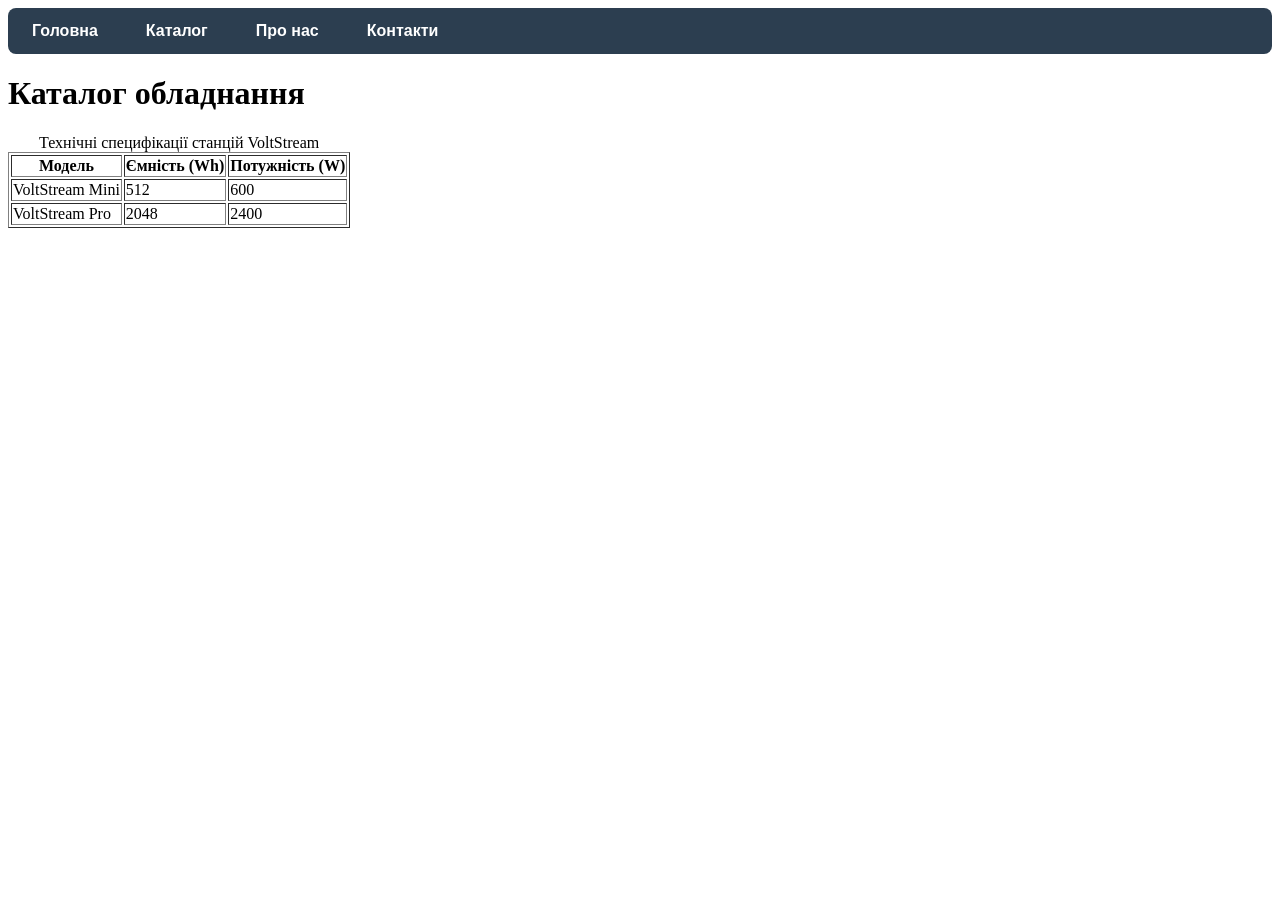
==== catalog.html @ a8600cb4 "566" ====
<!DOCTYPE html>
<html lang="uk">
<head>
    <meta charset="UTF-8">
    <title>Каталог - VoltStream</title>
    <link rel="stylesheet" href="style.css">
</head>
<body>
    <ul class="nav-list">
        <li><a href="index.html" class="nav-link">Головна</a></li>
        <li><a href="catalog.html" class="nav-link">Каталог</a></li>
        <li><a href="company.html" class="nav-link">Про нас</a></li>
        <li><a href="contacts.html" class="nav-link">Контакти</a></li>
    </ul>

    <h1>Каталог обладнання</h1>
    <table border="1">
        <caption>Технічні специфікації станцій VoltStream </caption>
        <thead>
            <tr>
                <th>Модель </th>
                <th>Ємність (Wh) </th>
                <th>Потужність (W) </th>
            </tr>
        </thead>
        <tbody>
            <tr>
                <td>VoltStream Mini</td>
                <td>512</td>
                <td>600</td>
            </tr>
            <tr>
                <td>VoltStream Pro</td>
                <td>2048</td>
                <td>2400</td>
            </tr>
        </tbody>
    </table>
</body>
</html>
---- style.css ----
/* КЛАС 1: Стилізація самого списку (контейнера меню) */
.nav-list {
    list-style-type: none; /* Прибираємо стандартні крапки-маркери  */
    display: flex;         /* Робимо список горизонтальним  */
    background-color: #2c3e50; /* Темно-синій колір фону для меню */
    padding: 0;            /* Прибираємо внутрішні відступи */
    margin: 0;             /* Прибираємо зовнішні відступи */
    border-radius: 8px;    /* Закруглюємо кути меню (бонус для краси) */
}

/* КЛАС 2: Стилізація посилань всередині меню */
.nav-link {
    display: block;        /* Робимо посилання блочними для зручного кліку */
    color: white;          /* Колір тексту */
    text-align: center;    /* Вирівнювання тексту по центру */
    padding: 14px 24px;    /* Відступи навколо тексту (робить кнопки широкими) */
    text-decoration: none; /* Прибираємо стандартне підкреслення посилань */
    font-family: Arial, sans-serif; /* Змінюємо шрифт */
    font-weight: bold;     /* Робимо текст жирним */
}

/* КЛАС 3: Реакція на наведення та натискання миші  */
.nav-link:hover, .nav-link:active {
    background-color: #f39c12; /* Змінюємо колір фону на помаранчевий при наведенні */
    color: #fff;               /* Колір тексту залишається білим */
    border-radius: 4px;        /* Легке закруглення самої кнопки при наведенні */
}
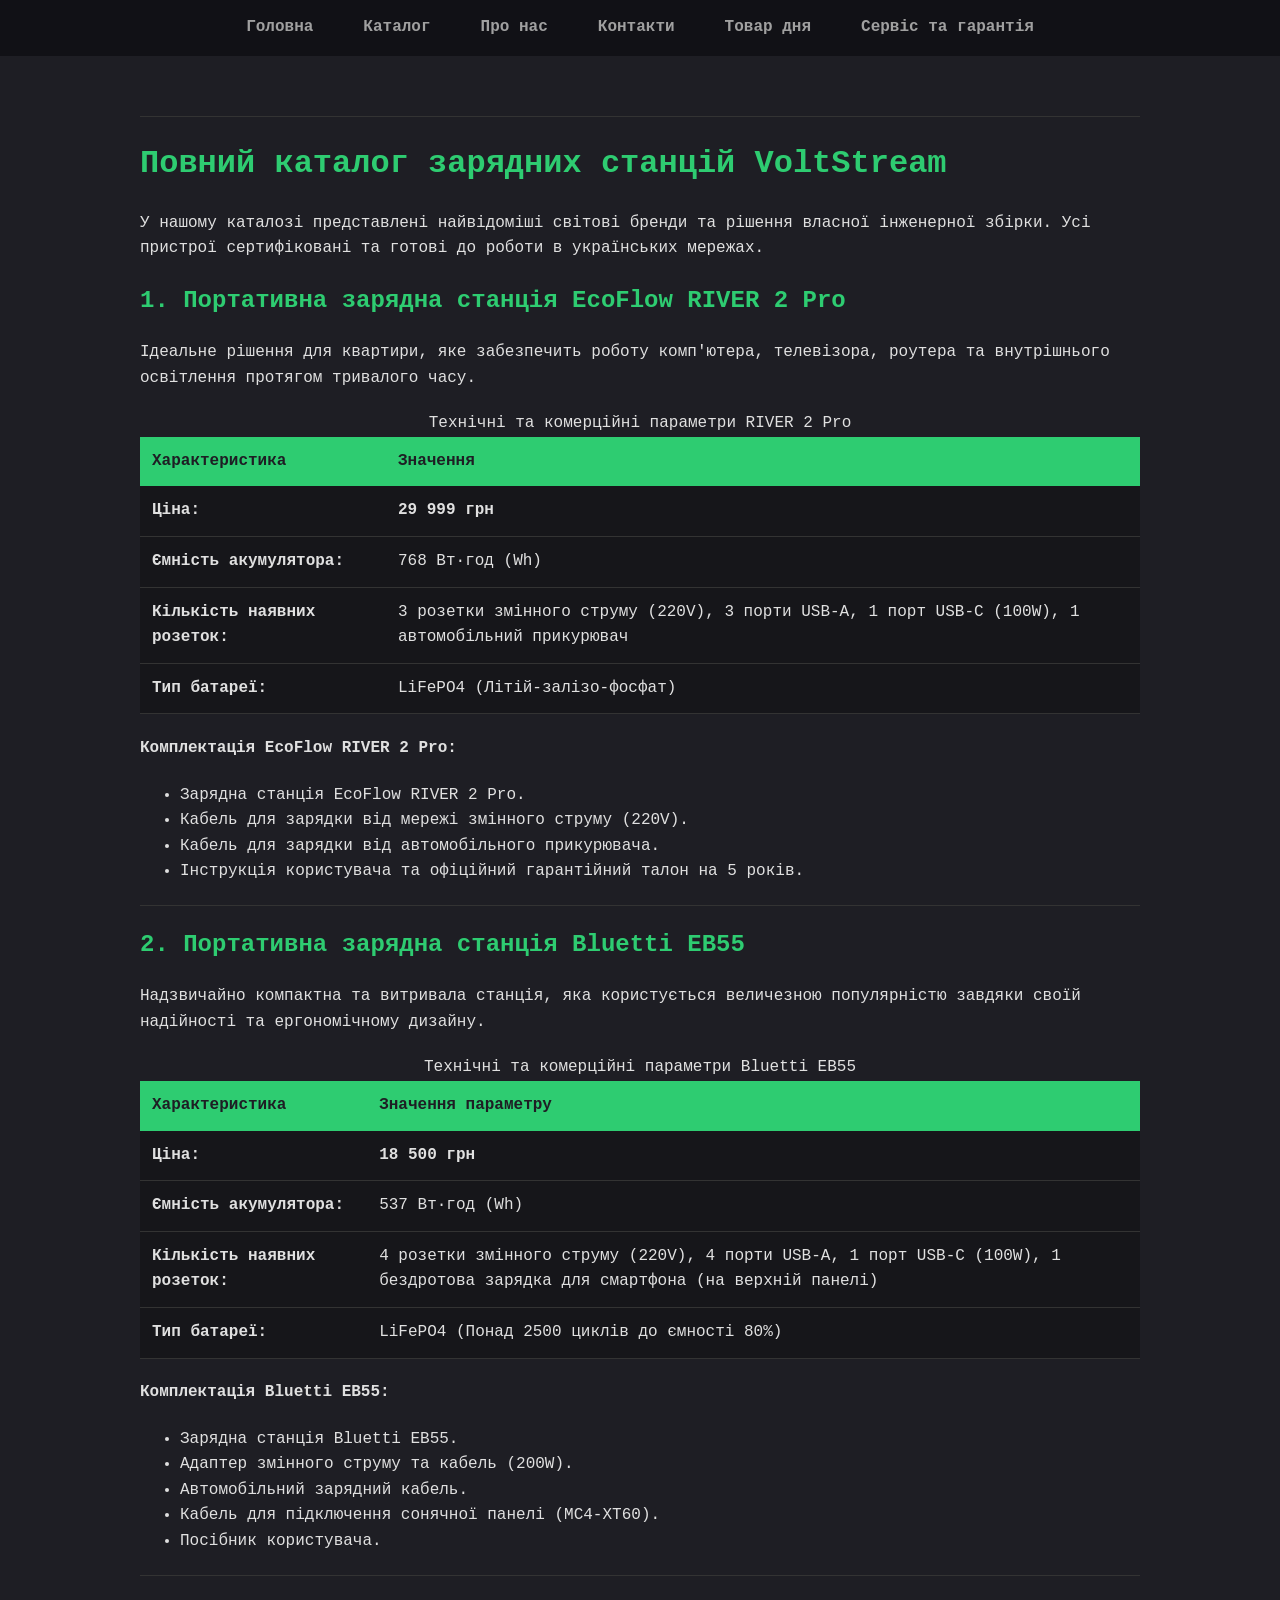
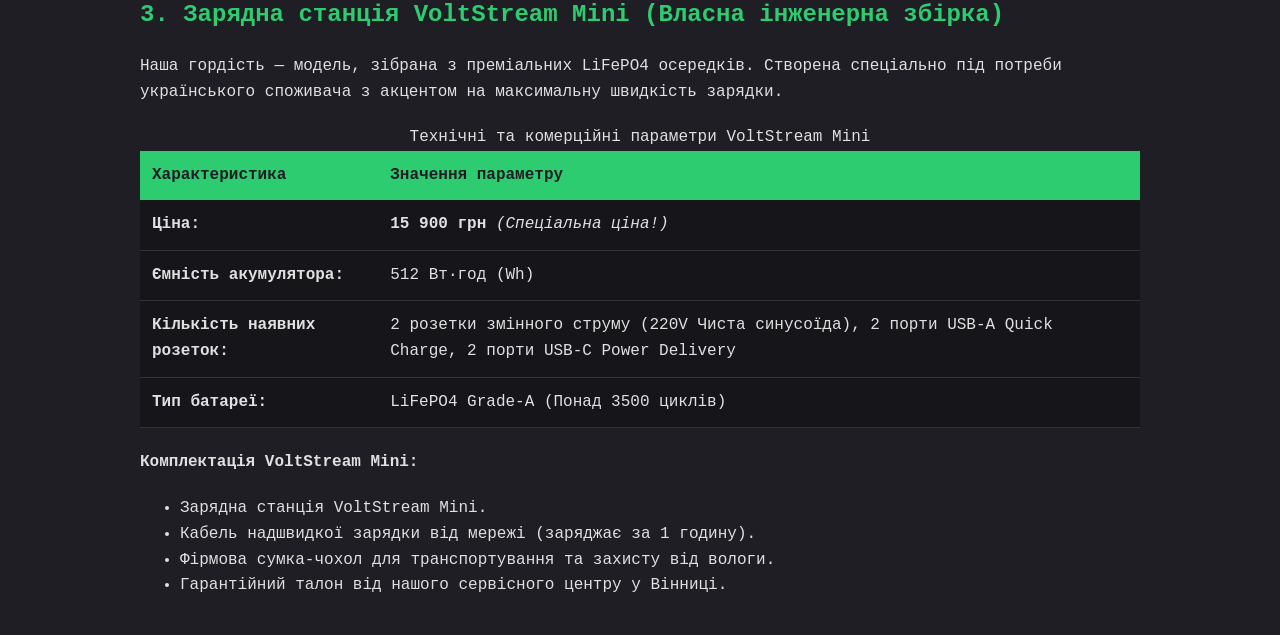
==== commit d7e83927: "Add files via upload" ====
--- a/catalog.html
+++ b/catalog.html
@@ -1,40 +1,138 @@
-<!DOCTYPE html>
-<html lang="uk">
-<head>
-    <meta charset="UTF-8">
-    <title>Каталог - VoltStream</title>
-    <link rel="stylesheet" href="style.css">
-</head>
-<body>
-    <ul class="nav-list">
-        <li><a href="index.html" class="nav-link">Головна</a></li>
-        <li><a href="catalog.html" class="nav-link">Каталог</a></li>
-        <li><a href="company.html" class="nav-link">Про нас</a></li>
-        <li><a href="contacts.html" class="nav-link">Контакти</a></li>
-    </ul>
-
-    <h1>Каталог обладнання</h1>
-    <table border="1">
-        <caption>Технічні специфікації станцій VoltStream </caption>
-        <thead>
-            <tr>
-                <th>Модель </th>
-                <th>Ємність (Wh) </th>
-                <th>Потужність (W) </th>
-            </tr>
-        </thead>
-        <tbody>
-            <tr>
-                <td>VoltStream Mini</td>
-                <td>512</td>
-                <td>600</td>
-            </tr>
-            <tr>
-                <td>VoltStream Pro</td>
-                <td>2048</td>
-                <td>2400</td>
-            </tr>
-        </tbody>
-    </table>
-</body>
+<!DOCTYPE html>
+<html lang="uk">
+<head>
+    <meta charset="UTF-8">
+    <link rel="stylesheet" href="style.css">
+    <title>VoltStream — Каталог обладнання</title>
+</head>
+<body>
+
+    <nav class="nav-menu">
+        <ul class="nav-list">
+            <li><a href="index.html" class="nav-link">Головна</a></li>
+            <li><a href="catalog.html" class="nav-link">Каталог</a></li>
+            <li><a href="company.html" class="nav-link">Про нас</a></li>
+            <li><a href="contacts.html" class="nav-link">Контакти</a></li>
+            <li><a href="product.html" class="nav-link">Товар дня</a></li>
+            <li><a href="service.html" class="nav-link">Сервіс та гарантія</a></li>
+        </ul>
+    </nav>
+    
+    <div class="container">
+        <hr>
+
+        <h1>Повний каталог зарядних станцій VoltStream</h1>
+        <p>У нашому каталозі представлені найвідоміші світові бренди та рішення власної інженерної збірки. Усі пристрої сертифіковані та готові до роботи в українських мережах.</p>
+
+        <h2>1. Портативна зарядна станція EcoFlow RIVER 2 Pro</h2>
+        <p>Ідеальне рішення для квартири, яке забезпечить роботу комп'ютера, телевізора, роутера та внутрішнього освітлення протягом тривалого часу.</p>
+        
+        <table class="tech-table">
+            <caption>Технічні та комерційні параметри RIVER 2 Pro</caption>
+            <tr>
+                <th>Характеристика</th>
+                <th>Значення</th>
+            </tr>
+            <tr>
+                <td><strong>Ціна:</strong></td>
+                <td><b>29 999 грн</b></td>
+            </tr>
+            <tr>
+                <td><strong>Ємність акумулятора:</strong></td>
+                <td>768 Вт·год (Wh)</td>
+            </tr>
+            <tr>
+                <td><strong>Кількість наявних розеток:</strong></td>
+                <td>3 розетки змінного струму (220V), 3 порти USB-A, 1 порт USB-C (100W), 1 автомобільний прикурювач</td>
+            </tr>
+            <tr>
+                <td><strong>Тип батареї:</strong></td>
+                <td>LiFePO4 (Літій-залізо-фосфат)</td>
+            </tr>
+        </table>
+
+        <h4>Комплектація EcoFlow RIVER 2 Pro:</h4>
+        <ul>
+            <li>Зарядна станція EcoFlow RIVER 2 Pro.</li>
+            <li>Кабель для зарядки від мережі змінного струму (220V).</li>
+            <li>Кабель для зарядки від автомобільного прикурювача.</li>
+            <li>Інструкція користувача та офіційний гарантійний талон на 5 років.</li>
+        </ul>
+        
+        <hr>
+
+        <h2>2. Портативна зарядна станція Bluetti EB55</h2>
+        <p>Надзвичайно компактна та витривала станція, яка користується величезною популярністю завдяки своїй надійності та ергономічному дизайну.</p>
+        
+        <table class="tech-table">
+            <caption>Технічні та комерційні параметри Bluetti EB55</caption>
+            <tr>
+                <th>Характеристика</th>
+                <th>Значення параметру</th>
+            </tr>
+            <tr>
+                <td><strong>Ціна:</strong></td>
+                <td><b>18 500 грн</b></td>
+            </tr>
+            <tr>
+                <td><strong>Ємність акумулятора:</strong></td>
+                <td>537 Вт·год (Wh)</td>
+            </tr>
+            <tr>
+                <td><strong>Кількість наявних розеток:</strong></td>
+                <td>4 розетки змінного струму (220V), 4 порти USB-A, 1 порт USB-C (100W), 1 бездротова зарядка для смартфона (на верхній панелі)</td>
+            </tr>
+            <tr>
+                <td><strong>Тип батареї:</strong></td>
+                <td>LiFePO4 (Понад 2500 циклів до ємності 80%)</td>
+            </tr>
+        </table>
+
+        <h4>Комплектація Bluetti EB55:</h4>
+        <ul>
+            <li>Зарядна станція Bluetti EB55.</li>
+            <li>Адаптер змінного струму та кабель (200W).</li>
+            <li>Автомобільний зарядний кабель.</li>
+            <li>Кабель для підключення сонячної панелі (MC4-XT60).</li>
+            <li>Посібник користувача.</li>
+        </ul>
+
+        <hr>
+
+        <h2>3. Зарядна станція VoltStream Mini (Власна інженерна збірка)</h2>
+        <p>Наша гордість — модель, зібрана з преміальних LiFePO4 осередків. Створена спеціально під потреби українського споживача з акцентом на максимальну швидкість зарядки.</p>
+        
+        <table class="tech-table">
+            <caption>Технічні та комерційні параметри VoltStream Mini</caption>
+            <tr>
+                <th>Характеристика</th>
+                <th>Значення параметру</th>
+            </tr>
+            <tr>
+                <td><strong>Ціна:</strong></td>
+                <td><b>15 900 грн</b> <i>(Спеціальна ціна!)</i></td>
+            </tr>
+            <tr>
+                <td><strong>Ємність акумулятора:</strong></td>
+                <td>512 Вт·год (Wh)</td>
+            </tr>
+            <tr>
+                <td><strong>Кількість наявних розеток:</strong></td>
+                <td>2 розетки змінного струму (220V Чиста синусоїда), 2 порти USB-A Quick Charge, 2 порти USB-C Power Delivery</td>
+            </tr>
+            <tr>
+                <td><strong>Тип батареї:</strong></td>
+                <td>LiFePO4 Grade-A (Понад 3500 циклів)</td>
+            </tr>
+        </table>
+
+        <h4>Комплектація VoltStream Mini:</h4>
+        <ul>
+            <li>Зарядна станція VoltStream Mini.</li>
+            <li>Кабель надшвидкої зарядки від мережі (заряджає за 1 годину).</li>
+            <li>Фірмова сумка-чохол для транспортування та захисту від вологи.</li>
+            <li>Гарантійний талон від нашого сервісного центру у Вінниці.</li>
+        </ul>
+    </div>
+</body>
 </html>
--- a/style.css
+++ b/style.css
@@ -1,27 +1,136 @@
-/* КЛАС 1: Стилізація самого списку (контейнера меню) */
-.nav-list {
-    list-style-type: none; /* Прибираємо стандартні крапки-маркери  */
-    display: flex;         /* Робимо список горизонтальним  */
-    background-color: #2c3e50; /* Темно-синій колір фону для меню */
-    padding: 0;            /* Прибираємо внутрішні відступи */
-    margin: 0;             /* Прибираємо зовнішні відступи */
-    border-radius: 8px;    /* Закруглюємо кути меню (бонус для краси) */
+/* ==========================================================================
+   1. ЗАГАЛЬНІ СТИЛІ ТА ШРИФТИ (Tech Dark Theme)
+   ========================================================================== */
+body {
+    background-color: #1e1e24; /* Темно-сірий фон усього сайту */
+    color: #e0e0e0;            /* Світло-сірий колір тексту для легкого читання */
+    font-family: 'Courier New', Courier, monospace; /* Інженерний моноширинний шрифт */
+    margin: 0;
+    padding: 0;
+    line-height: 1.6;
 }
 
-/* КЛАС 2: Стилізація посилань всередині меню */
-.nav-link {
-    display: block;        /* Робимо посилання блочними для зручного кліку */
-    color: white;          /* Колір тексту */
-    text-align: center;    /* Вирівнювання тексту по центру */
-    padding: 14px 24px;    /* Відступи навколо тексту (робить кнопки широкими) */
-    text-decoration: none; /* Прибираємо стандартне підкреслення посилань */
-    font-family: Arial, sans-serif; /* Змінюємо шрифт */
-    font-weight: bold;     /* Робимо текст жирним */
+/* КЛАС 1: Обмежений блочний контейнер для контенту (Вибір 7-Б) */
+.container {
+    max-width: 1000px;        /* Ширина сайту рівно 1000 пікселів */
+    margin: 0 auto;           /* Вирівнювання всього блоку строго по центру */
+    padding: 20px;            /* Внутрішні відступи від країв */
 }
 
-/* КЛАС 3: Реакція на наведення та натискання миші  */
+h1, h2, h3 {
+    color: #2ecc71;            /* Яскраво-зелений акцентний колір для заголовків */
+}
+
+hr {
+    border: 0;
+    border-top: 1px solid #333;
+    margin: 20px 0;
+}
+
+/* ==========================================================================
+   2. СТИЛІЗАЦІЯ МЕНЮ (Вибір 2-А + Вимоги Лаби)
+   ========================================================================== */
+/* КЛАС 2: Суцільна темна смуга меню на всю ширину */
+.nav-menu {
+    background-color: #111116; /* Глибокий чорний фон для смуги навігації */
+    width: 100%;
+    margin-bottom: 20px;
+}
+
+/* КЛАС 3: Горизонтальний список без маркерів */
+.nav-list {
+    list-style-type: none;     /* Прибираємо стандартні точки-маркери */
+    display: flex;             /* Вишиковуємо елементи горизонтально в ряд */
+    justify-content: center;   /* Центруємо кнопки меню на смузі */
+    margin: 0;
+    padding: 0;
+}
+
+/* КЛАС 4: Кнопки-посилання меню */
+.nav-link {
+    display: block;
+    color: #a0a0a0;            /* Спокійний колір посилань у звичайному стані */
+    text-decoration: none;     /* Прибираємо нижнє підкреслення */
+    padding: 15px 25px;        /* Великі зручні відступи для кліку */
+    font-weight: bold;
+    transition: all 0.3s ease; /* Плавна анімація зміни кольору */
+}
+
+/* ПСЕВДОКЛАСИ: Реакція на наведення миші (Вимога Лаби + Зелений акцент 1-А) */
 .nav-link:hover, .nav-link:active {
-    background-color: #f39c12; /* Змінюємо колір фону на помаранчевий при наведенні */
-    color: #fff;               /* Колір тексту залишається білим */
-    border-radius: 4px;        /* Легке закруглення самої кнопки при наведенні */
+    background-color: #2ecc71; /* Зелений фон при наведенні */
+    color: #1e1e24;            /* Текст стає темним для контрасту */
+}
+
+/* ==========================================================================
+   3. СТИЛІЗАЦІЯ ТАБЛИЦЬ (Вибір 4-А)
+   ========================================================================== */
+/* КЛАС 5: Сучасна таблиця без товстих стандартних рамок */
+.tech-table {
+    width: 100%;
+    border-collapse: collapse; /* Злиття подвійних рамок в одну тонку лінію */
+    margin: 20px 0;
+    background-color: #16161a;
+}
+
+.tech-table th {
+    background-color: #2ecc71; /* Зелений фон заголовку таблиці */
+    color: #1e1e24;            /* Темний текст */
+    padding: 12px;
+    text-align: left;
+}
+
+.tech-table td {
+    padding: 12px;
+    border-bottom: 1px solid #333; /* Тільки тонкі горизонтальні лінії розділення */
+}
+
+/* ==========================================================================
+   4. СТИЛІЗАЦІЯ ФОРМИ ТА КНОПОК (Вибір 5-Б)
+   ========================================================================== */
+/* КЛАС 6: Сучасні закруглені поля введення */
+.form-input {
+    width: 100%;
+    max-width: 400px;
+    background-color: #16161a;
+    border: 1px solid #444;
+    color: #fff;
+    padding: 10px;
+    border-radius: 6px;        /* М'які закруглені кути */
+    font-family: inherit;
+}
+
+.form-input:focus {
+    border-color: #2ecc71;     /* Зелена рамка при кліку в поле */
+    outline: none;
+}
+
+/* КЛАС 7: Стильна кнопка з тінню та плавним ховером */
+.btn-submit {
+    background-color: #2ecc71; /* Зелений колір кнопки */
+    color: #1e1e24;
+    border: none;
+    padding: 12px 30px;
+    font-weight: bold;
+    border-radius: 6px;        /* Легке закруглення */
+    cursor: pointer;
+    box-shadow: 0 4px 15px rgba(46, 204, 113, 0.2); /* Світлова зелена тінь для об'єму */
+    transition: all 0.3s ease;
+    font-family: inherit;
+}
+
+.btn-submit:hover {
+    background-color: #27ae60; /* Стає трохи темнішою при наведенні */
+    box-shadow: 0 6px 20px rgba(46, 204, 113, 0.4); /* Тінь стає яскравішою */
+}
+
+/* ==========================================================================
+   5. МЕДІА-ЕЛЕМЕНТИ (Вибір 6-Б)
+   ========================================================================== */
+/* КЛАС 8: Картинка з тонкою рамкою та закругленням */
+.product-img {
+    border: 1px solid #444;    /* Тонка стильна рамка */
+    border-radius: 8px;        /* Закруглені кути */
+    padding: 5px;
+    background-color: #16161a;
 }
